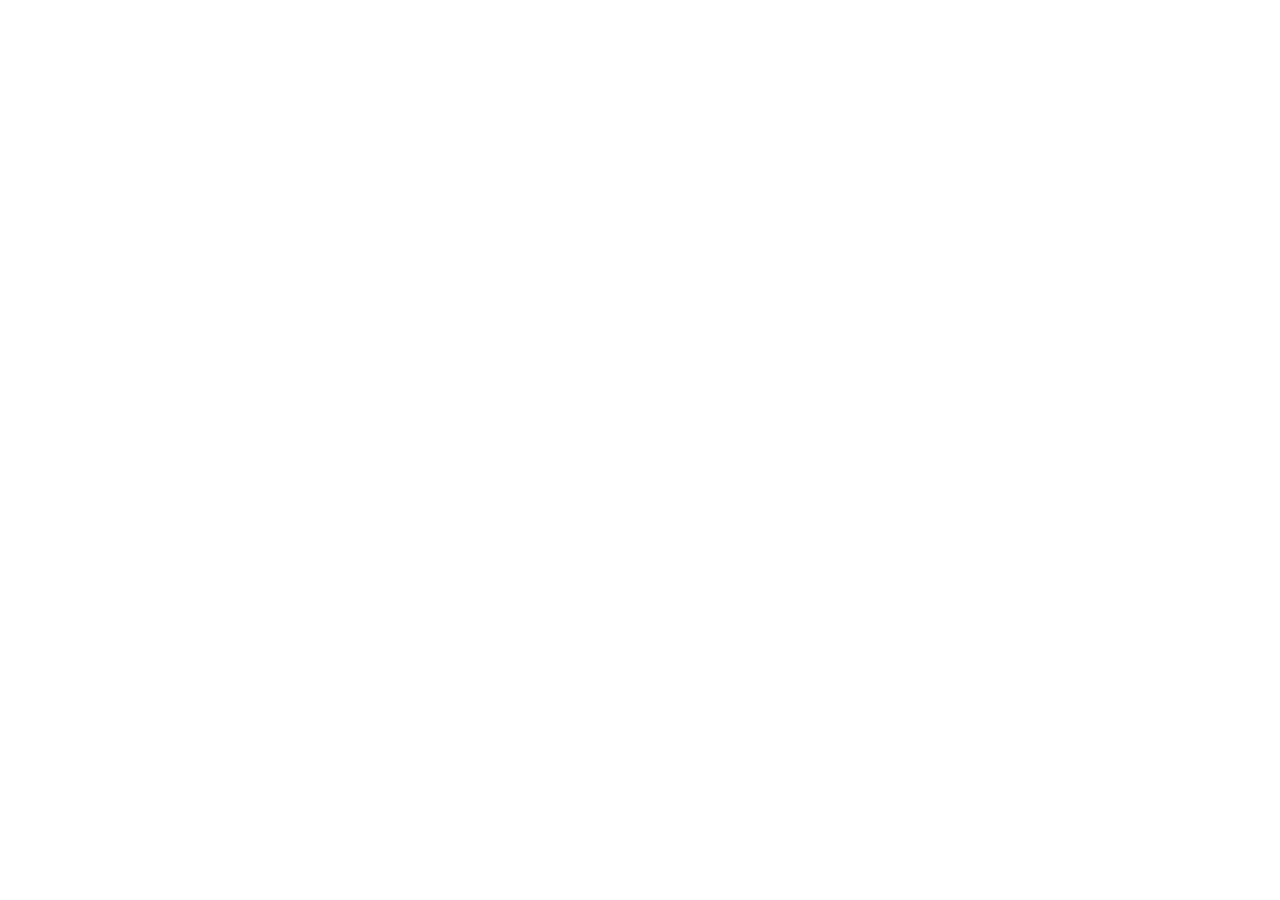
==== index.html @ 29176ad4 "The Grove Habits site files: live island, pictures, film, fonts Co-Authored-By: Claude Fable 5.2 <no" ====
<!doctype html><meta charset="utf-8"><title>Grove Habits</title><meta http-equiv="refresh" content="0; url=https://grove-app.bearblog.dev/"><link rel="canonical" href="https://grove-app.bearblog.dev/"><p><a href="https://grove-app.bearblog.dev/">Grove Habits</a></p>
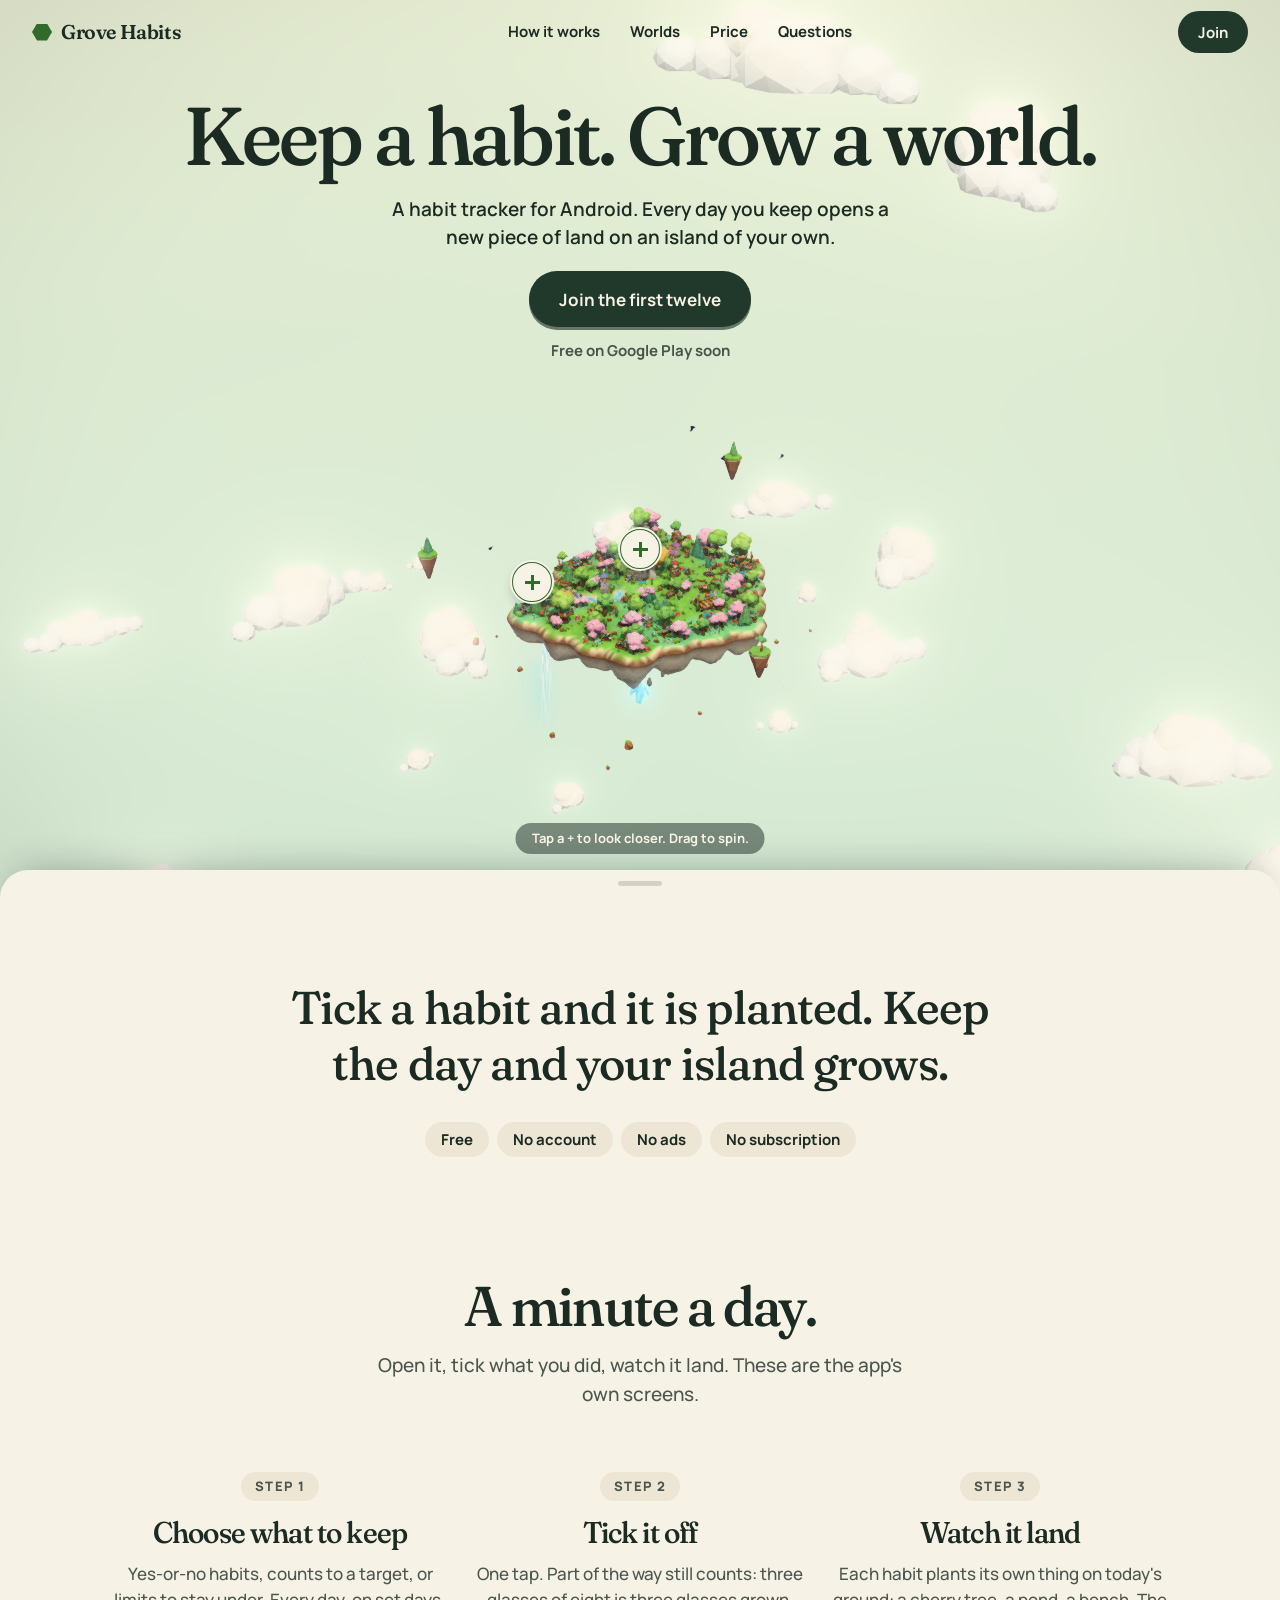
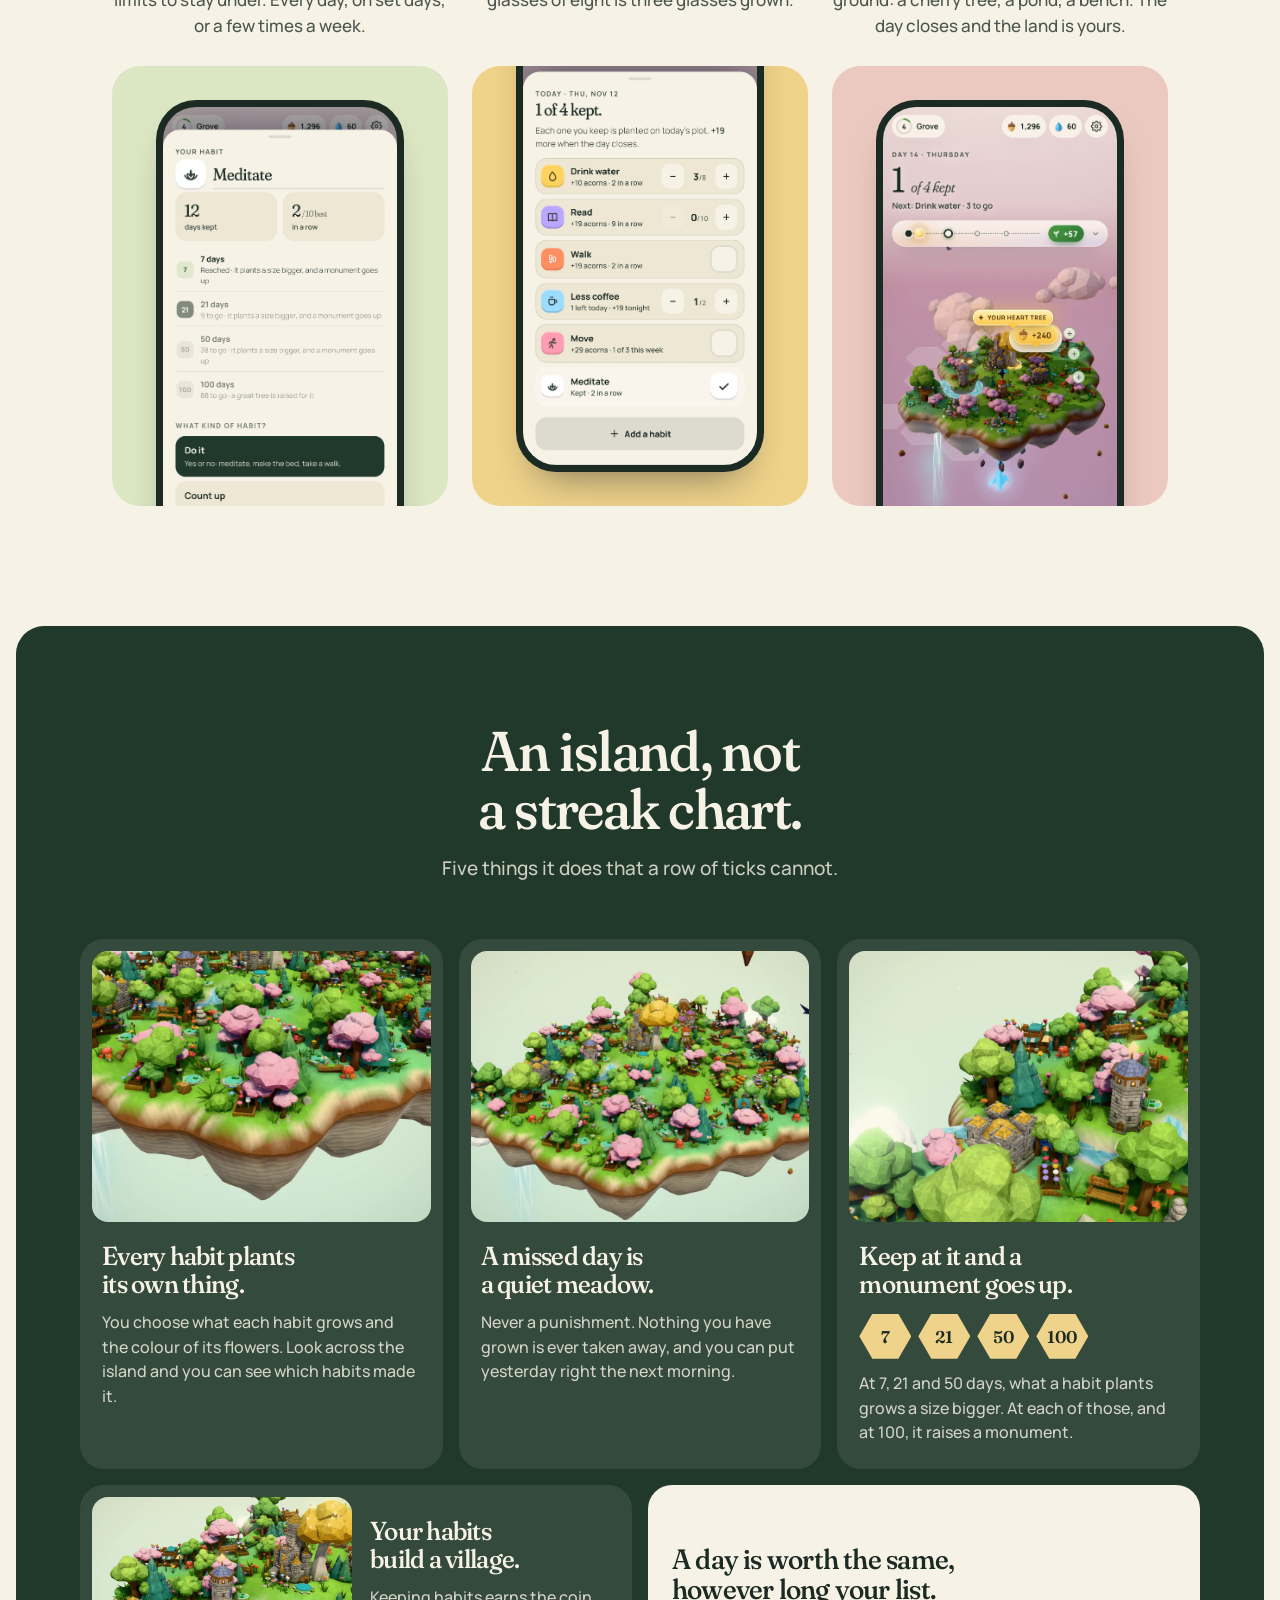
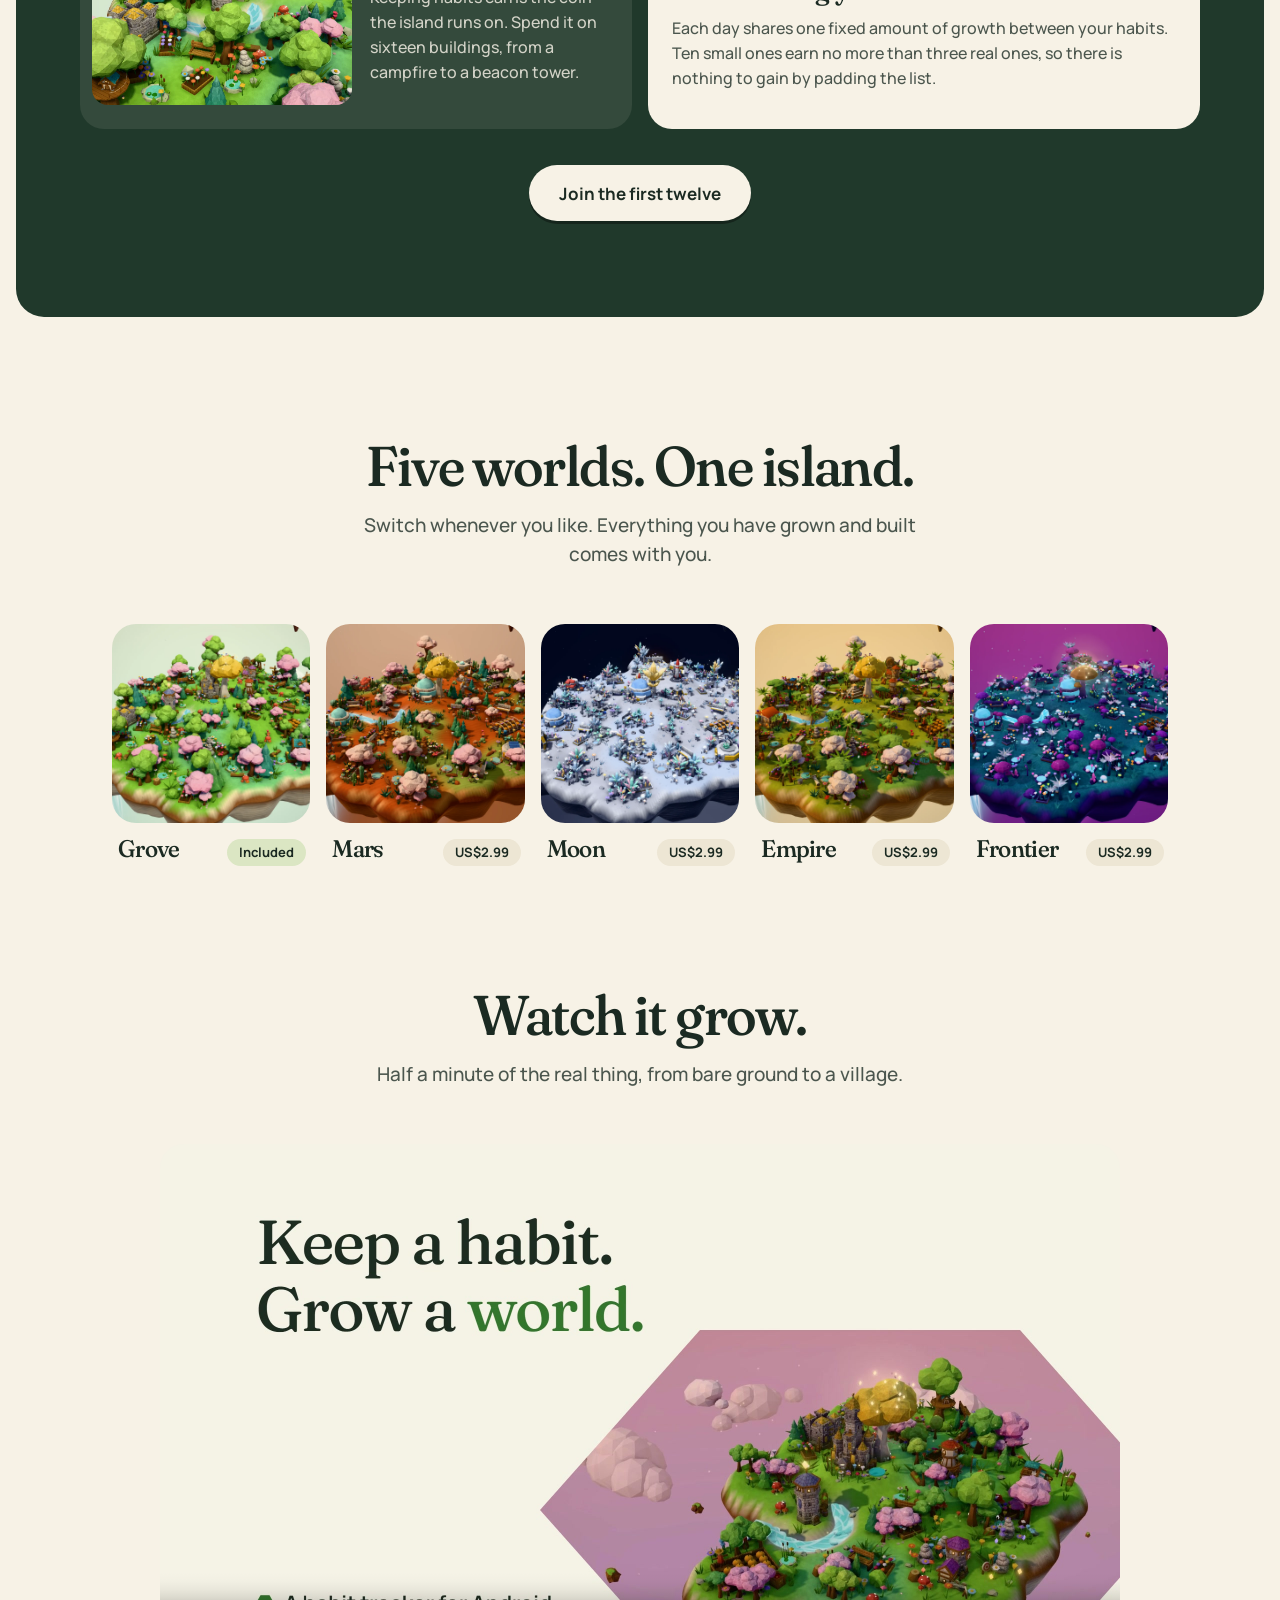
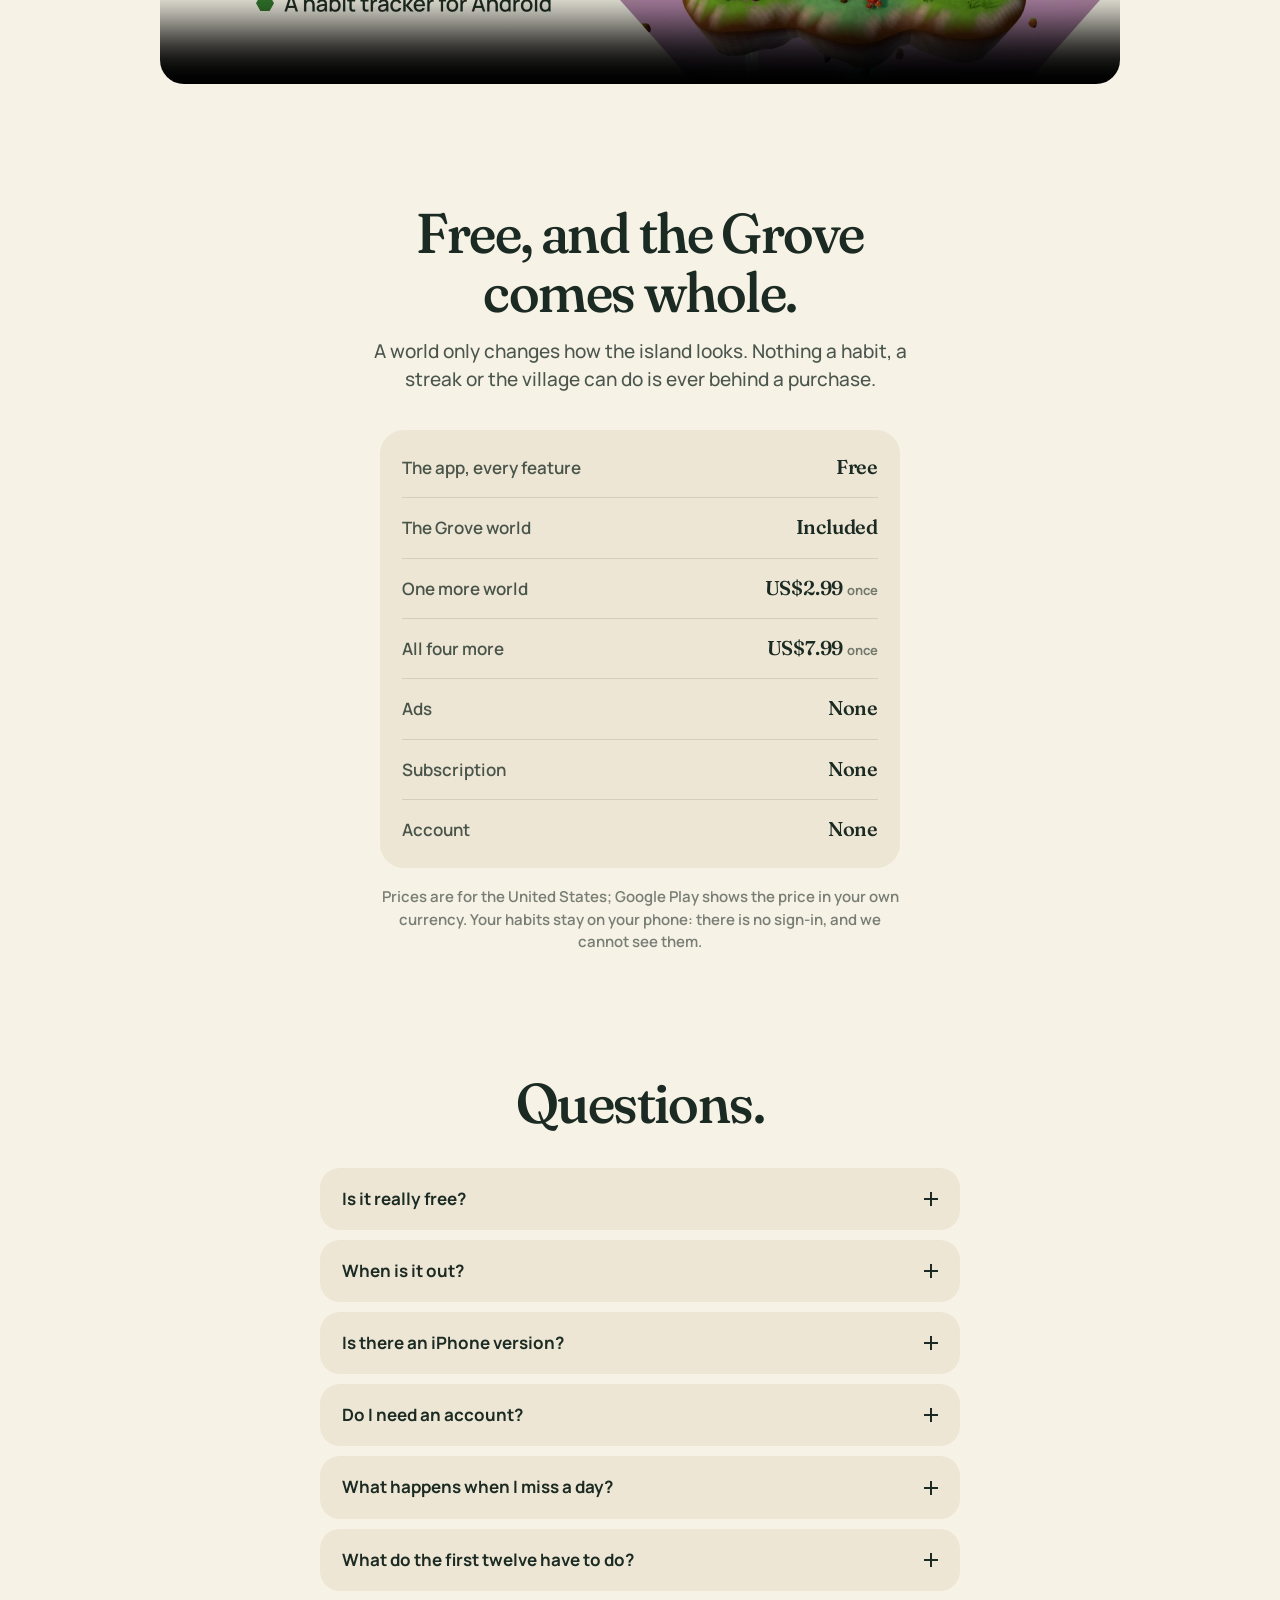
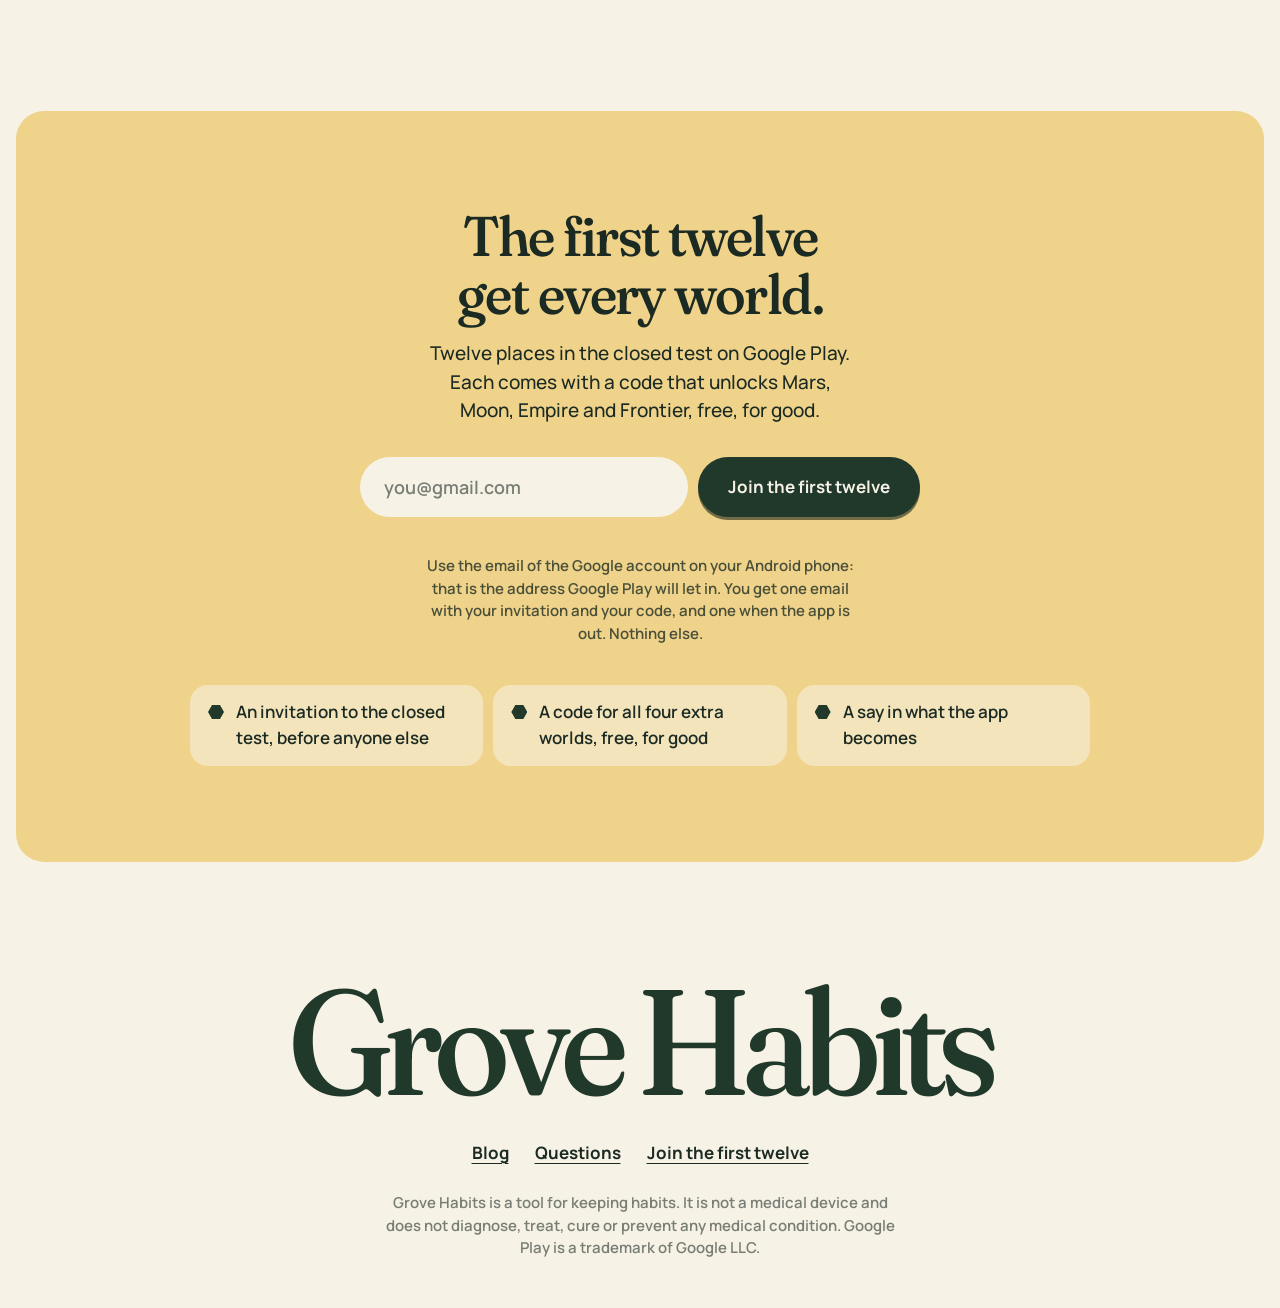
==== commit 78a37b75: "Landing page, second design: live grove hero, new pictures" ====
--- a/index.html
+++ b/index.html
@@ -1 +1,239 @@
-<!doctype html><meta charset="utf-8"><title>Grove Habits</title><meta http-equiv="refresh" content="0; url=https://grove-app.bearblog.dev/"><link rel="canonical" href="https://grove-app.bearblog.dev/"><p><a href="https://grove-app.bearblog.dev/">Grove Habits</a></p>
+<!doctype html>
+<html lang="en" data-layout="landing">
+  <head>
+    <meta charset="UTF-8" />
+    <meta name="viewport" content="width=device-width, initial-scale=1, viewport-fit=cover" />
+    <title>Grove Habits: keep a habit, grow a world</title>
+    <meta name="description" content="A habit tracker for Android. Every day you keep opens a new piece of land on a floating island of your own. Free on Google Play soon." />
+    <meta property="og:title" content="Grove Habits: keep a habit, grow a world" />
+    <meta property="og:description" content="A habit tracker for Android. Every day you keep opens a new piece of land on a floating island of your own." />
+    <meta property="og:image" content="./media/share.jpg" />
+    <meta name="theme-color" content="#d7e7d2" />
+    <link rel="icon" href="./favicon.svg" />
+    <link rel="preload" as="image" href="./media/hero-phone.webp" media="(max-width: 699px)" fetchpriority="high" />
+    <link rel="preload" as="image" href="./media/hero-wide.webp" media="(min-width: 700px)" fetchpriority="high" />
+    <link rel="preload" href="./fonts/fraunces-latin-wght-normal.woff2" as="font" type="font/woff2" crossorigin />
+    <link rel="preload" href="./fonts/manrope-latin-wght-normal.woff2" as="font" type="font/woff2" crossorigin />
+    <script>
+      document.documentElement.classList.add('js');
+    </script>
+    <script type="module" crossorigin src="./assets/index-Bm5qEhCU.js"></script>
+    <link rel="modulepreload" crossorigin href="./assets/kit-CjM7H-d7.js">
+    <link rel="stylesheet" crossorigin href="./assets/index-7azQ-6es.css">
+  </head>
+  <body>
+    <header class="bar" id="bar">
+      <a class="mark" href="#top" aria-label="Grove Habits, back to the top">Grove Habits</a>
+      <nav class="bar-links" aria-label="On this page">
+        <a href="#how">How it works</a>
+        <a href="#five-worlds">Worlds</a>
+        <a href="#price">Price</a>
+        <a href="#faq">Questions</a>
+      </nav>
+      <a class="btn btn-small" href="#join">Join</a>
+    </header>
+
+    <main id="top">
+      <!-- the first screen: the grove itself, live; it stays put while the page slides up over it -->
+      <div class="top">
+      <section class="hero" aria-labelledby="title">
+        <picture>
+          <source media="(min-width: 700px)" srcset="media/hero-wide.webp" />
+          <img id="poster" src="./media/hero-phone.webp" alt="" />
+        </picture>
+        <canvas id="world" aria-label="A floating island covered in trees, ponds and small buildings, turning slowly. Drag it to spin it; tap a building or a piece of land to see what it is."></canvas>
+        <div class="hero-copy">
+          <h1 id="title">Keep a habit. <br />Grow a world.</h1>
+          <p class="hero-sub">A habit tracker for Android. Every day you keep opens a new piece of land on an island of your own.</p>
+          <a class="btn" href="#join">Join the first twelve</a>
+          <p class="hero-fine">Free on Google Play soon</p>
+        </div>
+        <nav id="worlds" hidden></nav>
+        <div id="pins"></div>
+        <p id="hint" class="growing">Growing the island</p>
+        <aside id="info" aria-live="polite" hidden></aside>
+      </section>
+      </div>
+
+      <div class="sheet">
+        <section class="sec intro">
+          <p class="statement reveal">Tick a habit and it is planted. Keep the day and your island grows.</p>
+          <ul class="facts reveal" aria-label="In short">
+            <li>Free</li>
+            <li>No account</li>
+            <li>No ads</li>
+            <li>No subscription</li>
+          </ul>
+        </section>
+
+        <section class="sec" id="how" aria-labelledby="how-h">
+          <div class="head">
+            <h2 id="how-h" class="reveal">A minute a day.</h2>
+            <p class="lede reveal">Open it, tick what you did, watch it land. These are the app's own screens.</p>
+          </div>
+          <ol class="steps">
+            <li class="step reveal">
+              <p class="tag">Step 1</p>
+              <h3>Choose what to keep</h3>
+              <p>Yes-or-no habits, counts to a target, or limits to stay under. Every day, on set days, or a few times a week.</p>
+              <div class="stage stage-sage">
+                <div class="phone"><img src="./media/app-habit.webp" width="1081" height="2341" loading="lazy" alt="The habit screen: Meditate, 12 days kept, with its milestones at 7, 21, 50 and 100 days" /></div>
+              </div>
+            </li>
+            <li class="step reveal">
+              <p class="tag">Step 2</p>
+              <h3>Tick it off</h3>
+              <p>One tap. Part of the way still counts: three glasses of eight is three glasses grown.</p>
+              <div class="stage stage-gold stage-foot">
+                <div class="phone"><img src="./media/app-today.webp" width="1081" height="2341" loading="lazy" alt="The Today sheet: Drink water at 3 of 8, Read, Walk, Less coffee, Move, and Meditate ticked" /></div>
+              </div>
+            </li>
+            <li class="step reveal">
+              <p class="tag">Step 3</p>
+              <h3>Watch it land</h3>
+              <p>Each habit plants its own thing on today's ground: a cherry tree, a pond, a bench. The day closes and the land is yours.</p>
+              <div class="stage stage-rose">
+                <div class="phone"><img src="./media/app-island.webp" width="1081" height="2341" loading="lazy" alt="The island on day 14, with one of four habits kept so far today" /></div>
+              </div>
+            </li>
+          </ol>
+        </section>
+
+        <section class="field field-dark" id="why" aria-labelledby="why-h">
+          <div class="head">
+            <h2 id="why-h" class="reveal">An island, not a streak chart.</h2>
+            <p class="lede reveal">Five things it does that a row of ticks cannot.</p>
+          </div>
+          <ul class="cards" tabindex="0" aria-label="What makes it different. Swipe sideways for more.">
+            <li class="card reveal">
+              <img src="./media/close-day.webp" width="900" height="720" loading="lazy" alt="The island seen close: cherry trees, ponds and flowerbeds, each planted by a habit" />
+              <h3>Every habit plants its own thing.</h3>
+              <p>You choose what each habit grows and the colour of its flowers. Look across the island and you can see which habits made it.</p>
+            </li>
+            <li class="card reveal">
+              <img src="./media/close-meadow.webp" width="900" height="720" loading="lazy" alt="An open patch of meadow among the planted days" />
+              <h3>A missed day is a quiet meadow.</h3>
+              <p>Never a punishment. Nothing you have grown is ever taken away, and you can put yesterday right the next morning.</p>
+            </li>
+            <li class="card reveal">
+              <img src="./media/close-monument.webp" width="900" height="720" loading="lazy" alt="A day's land with what its habits raised there, among benches and flowers" />
+              <h3>Keep at it and a monument goes up.</h3>
+              <div class="days" role="img" aria-label="At 7, 21, 50 and 100 days"><span>7</span><span>21</span><span>50</span><span>100</span></div>
+              <p>At 7, 21 and 50 days, what a habit plants grows a size bigger. At each of those, and at 100, it raises a monument.</p>
+            </li>
+            <li class="card reveal">
+              <img src="./media/close-village.webp" width="900" height="720" loading="lazy" alt="A beacon tower, a great hall and a river among the trees" />
+              <h3>Your habits build a village.</h3>
+              <p>Keeping habits earns the coin the island runs on. Spend it on sixteen buildings, from a campfire to a beacon tower.</p>
+            </li>
+            <li class="card card-plain reveal">
+              <h3>A day is worth the same, however long your list.</h3>
+              <p>Each day shares one fixed amount of growth between your habits. Ten small ones earn no more than three real ones, so there is nothing to gain by padding the list.</p>
+            </li>
+          </ul>
+          <p class="more reveal"><a class="btn btn-light" href="#join">Join the first twelve</a></p>
+        </section>
+
+        <section class="sec" id="five-worlds" aria-labelledby="worlds-h">
+          <div class="head">
+            <h2 id="worlds-h" class="reveal">Five worlds. One island.</h2>
+            <p class="lede reveal">Switch whenever you like. Everything you have grown and built comes with you.</p>
+          </div>
+          <ul class="worlds" tabindex="0" aria-label="The five worlds. Swipe sideways for more.">
+            <li class="reveal"><img src="./media/land-grove.webp" width="900" height="900" loading="lazy" alt="The island as a green grove of cherry and oak in morning light" /><h3>Grove</h3><p>Included</p></li>
+            <li class="reveal"><img src="./media/land-mars.webp" width="900" height="900" loading="lazy" alt="The same island as a Mars colony: red ground, domed buildings" /><h3>Mars</h3><p>US$2.99</p></li>
+            <li class="reveal"><img src="./media/land-moon.webp" width="900" height="900" loading="lazy" alt="The same island as a Moon base: pale dust, crystals, a black sky" /><h3>Moon</h3><p>US$2.99</p></li>
+            <li class="reveal"><img src="./media/land-empire.webp" width="900" height="900" loading="lazy" alt="The same island as an ancient empire: palms, sandstone, a warm sky" /><h3>Empire</h3><p>US$2.99</p></li>
+            <li class="reveal"><img src="./media/land-frontier.webp" width="900" height="900" loading="lazy" alt="The same island as a frontier outpost: glowing plants under a violet sky" /><h3>Frontier</h3><p>US$2.99</p></li>
+          </ul>
+        </section>
+
+        <section class="sec" id="film" aria-labelledby="film-h">
+          <div class="head">
+            <h2 id="film-h" class="reveal">Watch it grow.</h2>
+            <p class="lede reveal">Half a minute of the real thing, from bare ground to a village.</p>
+          </div>
+          <div class="film reveal">
+            <video controls muted playsinline preload="none" poster="./media/film-poster.jpg" width="1920" height="1080" aria-label="A short film of Grove Habits: an island growing from bare ground, the app's own screens, and the five worlds">
+              <source src="./media/grove-habits.mp4" type="video/mp4" />
+            </video>
+          </div>
+        </section>
+
+        <section class="sec" id="price" aria-labelledby="price-h">
+          <div class="head">
+            <h2 id="price-h" class="reveal">Free, and the Grove comes whole.</h2>
+            <p class="lede reveal">A world only changes how the island looks. Nothing a habit, a streak or the village can do is ever behind a purchase.</p>
+          </div>
+          <dl class="spec reveal">
+            <div><dt>The app, every feature</dt><dd>Free</dd></div>
+            <div><dt>The Grove world</dt><dd>Included</dd></div>
+            <div><dt>One more world</dt><dd>US$2.99 <small>once</small></dd></div>
+            <div><dt>All four more</dt><dd>US$7.99 <small>once</small></dd></div>
+            <div><dt>Ads</dt><dd>None</dd></div>
+            <div><dt>Subscription</dt><dd>None</dd></div>
+            <div><dt>Account</dt><dd>None</dd></div>
+          </dl>
+          <p class="fine reveal">Prices are for the United States; Google Play shows the price in your own currency. Your habits stay on your phone: there is no sign-in, and we cannot see them.</p>
+        </section>
+
+        <section class="sec" id="faq" aria-labelledby="faq-h">
+          <div class="head">
+            <h2 id="faq-h" class="reveal">Questions.</h2>
+          </div>
+          <div class="faq">
+            <details class="reveal">
+              <summary>Is it really free?</summary>
+              <p>Yes. Every feature and every habit is free, in the Grove world. Mars, Moon, Empire and Frontier are optional, bought once, and only change how the island looks.</p>
+            </details>
+            <details class="reveal">
+              <summary>When is it out?</summary>
+              <p>Soon, on Google Play. There is no date yet. The first twelve get in before anyone else, and everyone on the list gets one email the day it is out.</p>
+            </details>
+            <details class="reveal">
+              <summary>Is there an iPhone version?</summary>
+              <p>Not at present. Grove Habits is made for Android phones.</p>
+            </details>
+            <details class="reveal">
+              <summary>Do I need an account?</summary>
+              <p>No. There is no sign-in. Your habits are kept on your phone and we cannot see them.</p>
+            </details>
+            <details class="reveal">
+              <summary>What happens when I miss a day?</summary>
+              <p>That day's land stays a quiet meadow. Nothing you have grown is taken away, and you can put yesterday right the next morning.</p>
+            </details>
+            <details class="reveal">
+              <summary>What do the first twelve have to do?</summary>
+              <p>Install the test version from Google Play, use it as you normally would for a fortnight, and tell us what works and what does not.</p>
+            </details>
+          </div>
+        </section>
+
+        <section class="field field-gold" id="join" aria-labelledby="join-h">
+          <div class="head">
+            <h2 id="join-h" class="reveal">The first twelve get every world.</h2>
+            <p class="lede reveal">Twelve places in the closed test on Google Play. Each comes with a code that unlocks Mars, Moon, Empire and Frontier, free, for good.</p>
+          </div>
+          <form class="signup reveal" id="signup" action="" method="post" data-endpoint="" novalidate>
+            <label class="sr" for="email">Your email address</label>
+            <input id="email" name="email" type="email" inputmode="email" autocomplete="email" placeholder="you@gmail.com" required />
+            <button class="btn" type="submit">Join the first twelve</button>
+            <p class="signup-say" id="signup-say" role="status" aria-live="polite"></p>
+          </form>
+          <p class="fine reveal">Use the email of the Google account on your Android phone: that is the address Google Play will let in. You get one email with your invitation and your code, and one when the app is out. Nothing else.</p>
+          <ul class="gets reveal">
+            <li>An invitation to the closed test, before anyone else</li>
+            <li>A code for all four extra worlds, free, for good</li>
+            <li>A say in what the app becomes</li>
+          </ul>
+        </section>
+
+        <footer class="foot">
+          <p class="foot-name" aria-hidden="true">Grove Habits</p>
+          <p class="foot-links"><a href="https://grove-app.bearblog.dev/blog/">Blog</a><a href="#faq">Questions</a><a href="#join">Join the first twelve</a></p>
+          <p class="fine">Grove Habits is a tool for keeping habits. It is not a medical device and does not diagnose, treat, cure or prevent any medical condition. Google Play is a trademark of Google LLC.</p>
+        </footer>
+      </div>
+    </main>
+  </body>
+</html>
--- a/assets/index-7azQ-6es.css
+++ b/assets/index-7azQ-6es.css
@@ -0,0 +1 @@
+@font-face{font-family:Fraunces;font-style:normal;font-weight:100 900;font-display:swap;src:url(../fonts/fraunces-latin-wght-normal.woff2)format("woff2")}@font-face{font-family:Fraunces;font-style:italic;font-weight:100 900;font-display:swap;src:url(../fonts/fraunces-latin-wght-italic.woff2)format("woff2")}@font-face{font-family:Manrope;font-style:normal;font-weight:200 800;font-display:swap;src:url(../fonts/manrope-latin-wght-normal.woff2)format("woff2")}:root{--ground:#f7f2e6;--ground-2:#ede6d4;--ink:#1b2a22;--ink-2:#1b2a22c7;--ink-3:#1b2a2294;--line:#1b2a221f;--action:#20392b;--leaf:#2f6b2a;--gold:#f0d38a;--sage:#dbe6c3;--rose:#ecc9c0;--sky:#d7e7d2;--display:"Fraunces", Georgia, serif;--text:"Manrope", system-ui, -apple-system, "Segoe UI", sans-serif;--gutter:20px;--r:28px;--ease:cubic-bezier(.22, 1, .36, 1);--hex:polygon(25% 0, 75% 0, 100% 50%, 75% 100%, 25% 100%, 0 50%);--float:0 18px 40px -18px #121c2873;--lightningcss-light:initial;--lightningcss-dark: ;color-scheme:light}*,:before,:after{box-sizing:border-box}html{-webkit-text-size-adjust:100%;scroll-behavior:smooth;scroll-padding-top:76px}body{background:var(--sky);color:var(--ink);font:500 17px/1.55 var(--text);-webkit-font-smoothing:antialiased;-webkit-tap-highlight-color:transparent;margin:0;overflow-x:clip}h1,h2,h3,p,ul,ol,dl,dd,figure{margin:0}ul,ol{padding:0;list-style:none}h1,h2,h3{font-family:var(--display);letter-spacing:-.028em;text-wrap:balance;font-variation-settings:"opsz" 72, "SOFT" 50;font-weight:520;line-height:1.04}img,video,canvas{max-width:100%;display:block}img,video{height:auto}a{color:inherit}::selection{background:var(--action);color:var(--ground)}:focus-visible{outline:3px solid var(--leaf);outline-offset:3px;border-radius:6px}.sr{clip-path:inset(50%);white-space:nowrap;width:1px;height:1px;position:absolute;overflow:hidden}.btn{background:var(--action);min-height:56px;color:var(--ground);font:700 17px/1 var(--text);cursor:pointer;transition:transform .2s var(--ease), box-shadow .2s var(--ease), background .2s var(--ease);border:0;border-radius:999px;justify-content:center;align-items:center;padding:0 30px;text-decoration:none;display:inline-flex;box-shadow:0 3px #0a160f8c}.btn:hover{background:#2a4a38;transform:translateY(-1px);box-shadow:0 4px #0a160f8c}.btn:active{transform:translateY(3px);box-shadow:0 0 #0a160f8c}.btn-small{min-height:42px;box-shadow:none;padding:0 20px;font-size:15px}.btn-small:hover,.btn-small:active{box-shadow:none;transform:none}.btn-light{background:var(--ground);color:var(--ink);box-shadow:0 3px #00000059}.btn-light:hover{background:#fff;box-shadow:0 4px #00000059}.btn[disabled]{opacity:.6;cursor:default}.bar{z-index:10;height:64px;padding:0 var(--gutter);padding-top:env(safe-area-inset-top,0px);box-sizing:content-box;transition:background .3s var(--ease);justify-content:space-between;align-items:center;gap:12px;display:flex;position:fixed;inset:0 0 auto}.bar.solid{background:var(--ground)}.mark{font:600 20px/1 var(--display);letter-spacing:-.02em;white-space:nowrap;font-variation-settings:"opsz" 40, "SOFT" 50;align-items:center;gap:9px;text-decoration:none;display:flex}.mark:before{content:"";background:var(--leaf);width:20px;height:17px;clip-path:var(--hex);flex:none}.bar-links{gap:30px;font-size:15px;font-weight:700;display:none}.bar-links a{padding:10px 0;text-decoration:none}.bar-links a:hover{color:var(--leaf)}.top{height:200svh;min-height:1120px}.hero{z-index:0;background:var(--sky);height:100svh;min-height:560px;position:sticky;top:0;overflow:hidden}.hero picture,.hero #poster,.hero #world{width:100%;height:100%;position:absolute;inset:0}#poster{object-fit:cover;object-position:50% 50%;transition:opacity .9s}#world{opacity:0;touch-action:pan-y;outline:none;transition:opacity .9s}#world.grab{cursor:grab}#world.grab:active{cursor:grabbing}body.live #world{opacity:1}body.live #poster{opacity:0}.hero-copy{z-index:2;inset:calc(78px + env(safe-area-inset-top,0px)) 0 auto 0;padding:0 var(--gutter);text-align:center;pointer-events:none;flex-direction:column;align-items:center;display:flex;position:absolute}.hero-copy>*{animation:arrive .9s var(--ease) both}.hero-copy>:nth-child(2){animation-delay:80ms}.hero-copy>:nth-child(3){animation-delay:.16s}.hero-copy>:nth-child(4){animation-delay:.24s}@keyframes arrive{0%{opacity:0;transform:translateY(18px)}}.hero-copy>h1{animation-name:settle;animation-duration:.7s}@keyframes settle{0%{transform:translateY(14px)}}#title{letter-spacing:-.035em;font-size:clamp(42px,12.6vw,58px);line-height:.98}.hero-sub{max-width:30ch;color:var(--ink);margin-top:16px;font-size:17px;font-weight:600;line-height:1.45}.hero .btn{pointer-events:auto;margin-top:20px}.hero-fine{color:var(--ink-2);margin-top:12px;font-size:15px;font-weight:700}.hero-copy{transition:opacity .4s var(--ease), visibility 0s linear 0s}body.looking .hero-copy{opacity:0;visibility:hidden;transition:opacity .4s var(--ease), visibility 0s linear .4s}body.looking #hint,#worlds{display:none}#pins{z-index:2;pointer-events:none;opacity:0;transition:opacity .5s .3s;position:absolute;inset:0}body.live #pins{opacity:1}body.looking #pins{display:none}.pin{border:2.5px solid var(--leaf);cursor:pointer;pointer-events:none;opacity:0;will-change:transform;background:linear-gradient(var(--leaf), var(--leaf)) 50% 50% / 15px 3px no-repeat, linear-gradient(var(--leaf), var(--leaf)) 50% 50% / 3px 15px no-repeat, var(--ground);border-radius:50%;width:42px;height:42px;padding:0;transition:opacity .35s;position:absolute;top:-21px;left:-21px;box-shadow:0 6px 14px -6px #121c288c}.pin.on{opacity:1;pointer-events:auto}.pin:after{content:"";border:2px solid var(--ground);animation:ping 2.4s var(--ease) infinite;border-radius:50%;position:absolute;inset:-3px}@keyframes ping{0%{opacity:.9;transform:scale(1)}to{opacity:0;transform:scale(1.8)}}.pin:hover{background-color:#fff}#hint{z-index:2;color:#fbf6ea;font:700 13px/1 var(--text);white-space:nowrap;pointer-events:none;background:#1b2a2280;border-radius:999px;align-items:center;gap:8px;padding:9px 16px;display:flex;position:absolute;bottom:46px;left:50%;transform:translate(-50%)}#hint.growing:before{content:"";background:#fbf6ea;border-radius:50%;width:8px;height:8px;animation:1.1s ease-in-out infinite alternate grow}@keyframes grow{0%{opacity:.5;transform:scale(.5)}to{opacity:1;transform:scale(1.15)}}#hint[hidden]{display:none}#info{z-index:3;background:var(--ground);max-width:360px;box-shadow:var(--float);animation:card .35s var(--ease);border-radius:22px;margin-inline:auto;padding:18px 20px;font-size:15px;line-height:1.45;position:absolute;bottom:44px;left:12px;right:12px}#info[hidden]{display:none}@keyframes card{0%{opacity:0;transform:translateY(12px)}}#info h2{margin:0 40px 2px 0;font-size:23px;line-height:1.1}#info .sub{letter-spacing:.06em;text-transform:uppercase;color:var(--ink-3);margin-bottom:12px;font-size:12px;font-weight:800}#info ul{gap:6px;display:grid}#info li{background:var(--ground-2);border-radius:12px;align-items:center;gap:10px;padding:9px 12px;display:flex}#info li i{width:12px;height:12px;box-shadow:0 0 0 1px var(--line);border-radius:50%;flex:none}#info li b{font-weight:700}#info li span{color:var(--ink-2);margin-left:auto}#info .foot{color:var(--ink-2);text-align:left;margin-top:12px;padding:0;font-size:14px}#info button{background:var(--ground-2);width:38px;height:38px;color:var(--ink);cursor:pointer;border:0;border-radius:50%;font:500 22px/1 system-ui,sans-serif;position:absolute;top:10px;right:10px}.sheet{z-index:2;background:var(--ground);border-radius:var(--r) var(--r) 0 0;margin-top:calc(-1*max(100svh,560px) - 30px);padding-bottom:8px;position:relative;box-shadow:0 -14px 40px -20px #121c2866}.sheet:before{content:"";background:var(--ink);opacity:.16;border-radius:3px;width:44px;height:5px;margin-left:-22px;position:absolute;top:11px;left:50%}.sec{padding:84px var(--gutter) 0;max-width:1120px;margin:0 auto}.head{text-align:center;max-width:640px;margin:0 auto}.head h2{font-size:clamp(35px,9.6vw,56px)}.lede{max-width:34ch;color:var(--ink-2);margin:16px auto 0;font-size:18px;line-height:1.5}.fine{color:var(--ink-3);font-size:15px;font-weight:600;line-height:1.5}.tag{background:var(--ground-2);font:800 13px/1 var(--text);letter-spacing:.1em;text-transform:uppercase;color:var(--ink-2);border-radius:999px;padding:8px 14px;display:inline-block}.intro{text-align:center;padding-top:76px}.statement{max-width:19ch;font:480 clamp(25px, 6.9vw, 34px)/1.22 var(--display);letter-spacing:-.02em;text-wrap:balance;font-variation-settings:"opsz" 40, "SOFT" 50;margin:0 auto}.facts{flex-wrap:wrap;justify-content:center;gap:8px;margin-top:30px;display:flex}.facts li{background:var(--ground-2);border-radius:999px;padding:10px 16px;font-size:15px;font-weight:700;line-height:1}.steps{gap:64px;margin-top:52px;display:grid}.step{text-align:center}.step h3{margin-top:16px;font-size:30px}.step>p:not(.tag){max-width:31ch;color:var(--ink-2);margin:12px auto 0}.stage{border-radius:var(--r);height:400px;margin-top:26px;position:relative;overflow:hidden}.stage-sage{background:var(--sage)}.stage-gold{background:var(--gold)}.stage-rose{background:var(--rose)}.phone{background:var(--ink);border-radius:40px;width:248px;margin-left:-124px;padding:7px;position:absolute;top:34px;left:50%;box-shadow:0 24px 40px -22px #121c288c}.phone img{border-radius:33px;width:100%}.stage-foot .phone{top:auto;bottom:34px}.field{border-radius:var(--r);margin:84px 8px 0;padding:64px 12px}.field-dark{background:var(--action);color:var(--ground)}.field-dark .lede{color:#f7f2e6cc}.field-gold{background:var(--gold)}.field-gold .lede{color:var(--ink);max-width:36ch}.cards{scroll-snap-type:x mandatory;scrollbar-width:none;-webkit-overflow-scrolling:touch;gap:12px;margin:40px -12px 0;padding:0 12px 6px;scroll-padding:0 12px;display:flex;overflow-x:auto}.cards::-webkit-scrollbar{display:none}.card{scroll-snap-align:start;background:#f7f2e617;border-radius:24px;flex:0 0 min(82%,340px);padding:12px 12px 24px}.card img{aspect-ratio:5/4;object-fit:cover;background:#f7f2e614;border-radius:16px;width:100%}.card h3{margin:20px 10px 0;font-size:26px;line-height:1.08}.card p{color:#f7f2e6d1;margin:12px 10px 0;font-size:16px}.card-plain{background:var(--ground);color:var(--ink);flex-direction:column;justify-content:center;padding:28px 14px;display:flex}.card-plain h3{font-size:28px}.card-plain p{color:var(--ink-2)}.days{gap:7px;margin:16px 10px 0;display:flex}.days span{width:52px;height:45px;clip-path:var(--hex);background:var(--gold);color:var(--ink);font:600 17px/1 var(--display);font-variant-numeric:tabular-nums;place-items:center;display:grid}.more{text-align:center;margin-top:36px}.worlds{margin:40px calc(-1 * var(--gutter)) 0;padding:0 var(--gutter) 6px;scroll-snap-type:x mandatory;scroll-padding:0 var(--gutter);scrollbar-width:none;gap:12px;display:flex;overflow-x:auto}.worlds::-webkit-scrollbar{display:none}.worlds li{scroll-snap-align:start;flex:0 0 min(74%,300px);grid-template-columns:1fr auto;align-items:baseline;row-gap:14px;display:grid}.worlds img{aspect-ratio:1;object-fit:cover;background:var(--ground-2);border-radius:24px;grid-column:1/-1;width:100%}.worlds h3{padding-left:6px;font-size:26px}.worlds p{background:var(--ground-2);border-radius:999px;margin-right:4px;padding:7px 12px;font-size:13px;font-weight:700;line-height:1}.worlds li:first-child p{background:var(--sage)}.film{background:var(--ink);aspect-ratio:16/9;border-radius:24px;margin-top:36px;overflow:hidden}.film video{object-fit:cover;width:100%;height:100%}.spec{background:var(--ground-2);border-radius:24px;max-width:520px;margin:36px auto 0;padding:8px 22px}.spec div{justify-content:space-between;align-items:baseline;gap:16px;padding:17px 0;display:flex}.spec div+div{box-shadow:0 -1px 0 var(--line)}.spec dt{color:var(--ink-2);font-weight:600}.spec dd{font:560 20px/1 var(--display);letter-spacing:-.01em;white-space:nowrap;font-variant-numeric:tabular-nums}.spec small{font:700 13px/1 var(--text);color:var(--ink-3);letter-spacing:0}#price .fine{text-align:center;max-width:520px;margin:18px auto 0}.faq{gap:10px;max-width:640px;margin:36px auto 0;display:grid}.faq details{background:var(--ground-2);border-radius:20px}.faq summary{cursor:pointer;justify-content:space-between;align-items:center;gap:16px;padding:20px 22px;font-size:17px;font-weight:700;line-height:1.3;list-style:none;display:flex}.faq summary::-webkit-details-marker{display:none}.faq summary:after{content:"";background:linear-gradient(var(--ink), var(--ink)) 50% 50% / 100% 2px no-repeat, linear-gradient(var(--ink), var(--ink)) 50% 50% / 2px 100% no-repeat;width:14px;height:14px;transition:transform .3s var(--ease);flex:none}.faq details[open] summary:after{transform:rotate(45deg)}.faq details p{color:var(--ink-2);padding:0 22px 22px}.field-gold{text-align:center;padding-bottom:56px}.signup{gap:10px;max-width:460px;margin:32px auto 0;display:grid}.signup input{background:var(--ground);width:100%;height:60px;color:var(--ink);font:600 18px/1 var(--text);text-align:center;border:0;border-radius:999px;padding:0 24px}.signup input::placeholder{color:var(--ink-3);opacity:1}.signup input:focus-visible{outline:3px solid var(--action);outline-offset:2px;border-radius:999px}.signup .btn{width:100%;min-height:60px}.signup-say{min-height:1.5em;font-size:15px;font-weight:700}.signup.done input,.signup.done .btn{display:none}.field-gold .fine{max-width:44ch;color:var(--ink-2);margin:6px auto 0}.gets{text-align:left;gap:10px;max-width:460px;margin:30px auto 0;font-weight:600;display:grid}.gets li{background:#f7f2e68c;border-radius:18px;align-items:flex-start;gap:12px;padding:14px 18px;display:flex}.gets li:before{content:"";background:var(--action);width:16px;height:14px;clip-path:var(--hex);flex:none;margin-top:6px}.foot{padding:72px var(--gutter) 40px;text-align:center}.foot-name{font:520 clamp(52px, 15.5vw, 150px)/.92 var(--display);letter-spacing:-.045em;color:var(--action);white-space:nowrap;font-variation-settings:"opsz" 144, "SOFT" 50}.foot-links{flex-wrap:wrap;justify-content:center;gap:10px 26px;margin-top:30px;font-weight:700;display:flex}.foot-links a{text-underline-offset:.25em;text-decoration-thickness:.08em}.foot-links a:hover{color:var(--leaf)}.foot .fine{max-width:52ch;margin:26px auto 0}.js .reveal{opacity:0;transition:opacity .7s var(--ease), transform .7s var(--ease);transform:translateY(22px)}.js .reveal.in{opacity:1;transform:none}@media (min-width:700px){:root{--gutter:32px}.bar-links{display:flex}.hero-copy{top:96px}#title{font-size:clamp(58px,6.4vw,92px)}#title br{display:none}.hero-sub{max-width:44ch;margin-top:20px;font-size:19px}.sec{padding-top:120px}.intro{padding-top:110px}.statement{max-width:26ch;font-size:clamp(34px,3.6vw,46px)}.lede{max-width:46ch;font-size:19px}.steps{margin-top:64px}.field{margin:120px 16px 0;padding:96px 32px}.cards{gap:16px;max-width:1120px;margin:56px auto 0;padding:0;display:grid;overflow:visible}.worlds{margin-top:56px}.film{max-width:960px;margin:56px auto 0}.signup{grid-template-columns:1fr auto;max-width:560px}.signup input{text-align:left}.signup .btn{width:auto}.signup-say{grid-column:1/-1}.foot{padding-top:110px}}@media (min-width:700px) and (max-width:1023px){.steps{gap:28px;max-width:760px;margin-inline:auto}.step{text-align:left;grid-template-rows:1fr auto auto 1fr;grid-template-columns:minmax(0,1fr) 300px;column-gap:40px;display:grid}.step:nth-child(2n){grid-template-columns:300px minmax(0,1fr)}.step .tag{grid-row:2;justify-self:start}.step h3{grid-row:3;font-size:34px}.step>p:not(.tag){grid-row:4;align-self:start;max-width:none;margin:12px 0 0}.step .stage{grid-area:1/2/-1;margin-top:0}.step:nth-child(2n) .stage{grid-column:1}.step:nth-child(2n)>:not(.stage){grid-column:2}.cards{grid-template-columns:repeat(2,1fr)}.card-plain{grid-column:1/-1;padding:36px 26px}}@media (min-width:1024px){.steps{grid-template-columns:repeat(3,1fr);gap:24px}.step{flex-direction:column;align-items:center;display:flex}.step>p:not(.tag){flex:1}.stage{width:100%;height:440px}.cards{grid-template-columns:repeat(6,1fr)}.card{grid-column:span 2}.card:nth-child(n+4){grid-column:span 3}.card:nth-child(4){grid-template-columns:1fr 1fr;align-content:center;column-gap:8px;display:grid}.card:nth-child(4) img{aspect-ratio:auto;grid-row:1/span 3;height:100%}.card:nth-child(4) h3{align-self:end}.worlds{grid-template-columns:repeat(5,1fr);gap:16px;margin:56px 0 0;padding:0;display:grid;overflow:visible}.worlds h3{font-size:24px}.gets{grid-template-columns:repeat(3,1fr);max-width:900px;margin-top:40px}}@media (prefers-reduced-motion:reduce){html{scroll-behavior:auto}.hero-copy>*{animation:none}.js .reveal{opacity:1;transition:none;transform:none}#poster,#world,#pins,.pin{transition:none}.pin:after,#hint.growing:before{animation:none}.btn{transition:none}}.bare .bar,.bare .hero-copy,.bare #hint,.bare #pins,.bare #info,.bare .sheet{visibility:hidden}
